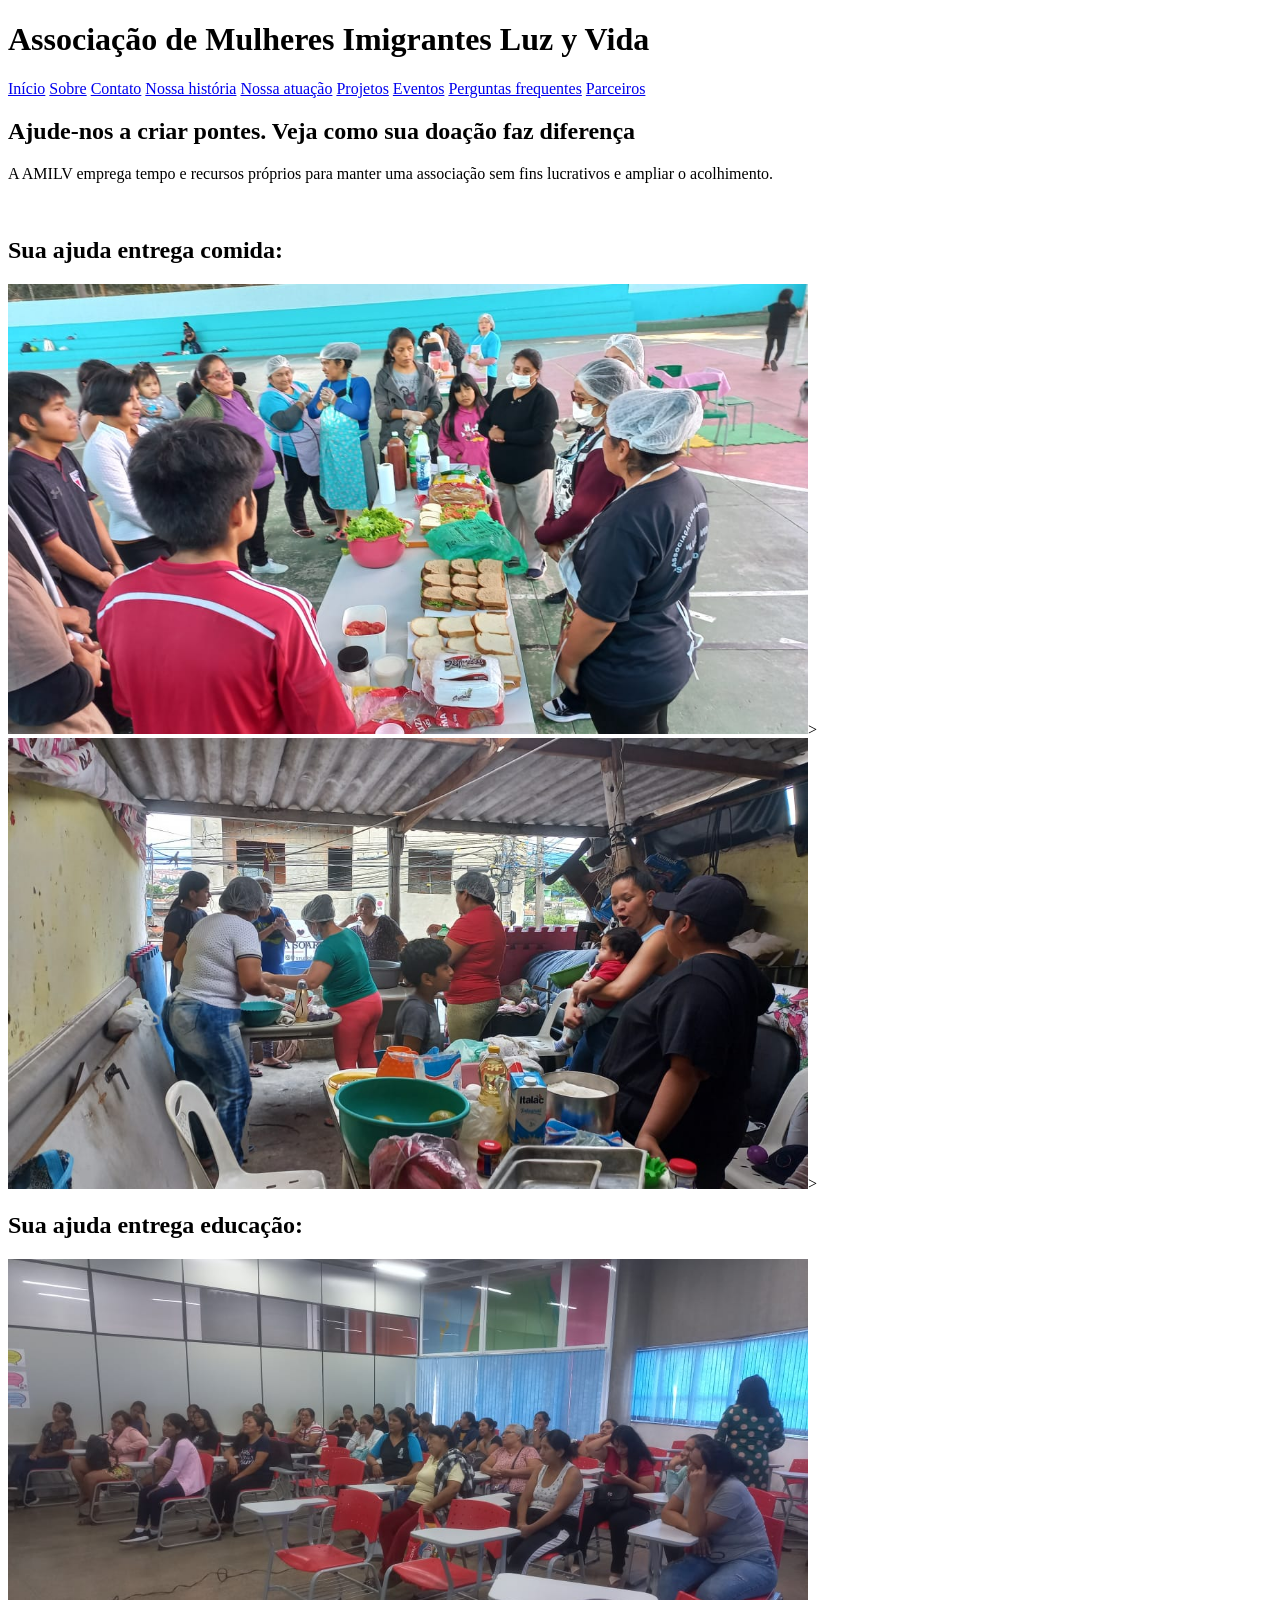
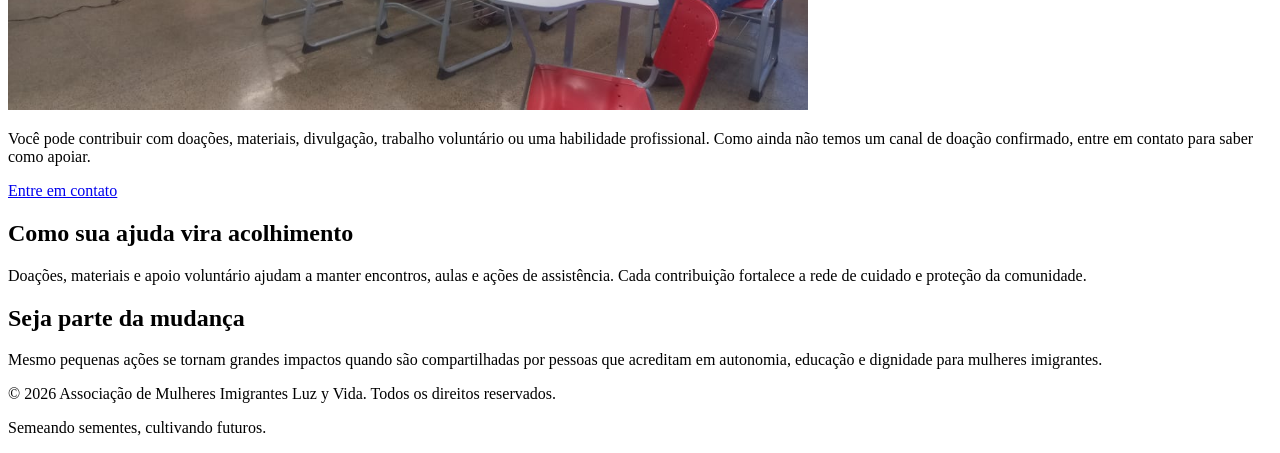
==== Projeto-Site/Pages/ajudar.html @ 9e9135f0 "Mudança de estrutura e resolução de problemas" ====
<!DOCTYPE html>
<html lang="pt-BR">
<head>
    <meta charset="UTF-8">
	<meta name="viewport" content="width=device-width, initial-scale=1.0">
    <title>AMILV|Eu quero ajudar</title>
</head>
<body>
    <header class="cabecalho-ajudar">
        <h1 class="rotulo">Associação de Mulheres Imigrantes Luz y Vida</h1>
        <div class="linha-cabecalho">
            <nav>
                <a href="../../index.html">Início</a>
                <a href="sobre.html">Sobre</a>
                <a href="contato.html">Contato</a>
                <a href="historia.html">Nossa história</a>
                <a href="atuacao.html">Nossa atuação</a>
                <a href="projetos.html">Projetos</a>
                <a href="eventos.html">Eventos</a>
                <a href="perguntas.html">Perguntas frequentes</a>
                <a href="parceiras.html">Parceiros</a>
            </nav>
        </div>
    </header>
    <main>
        <section class="destaque">
            <div>
                <h2 class="texto-como ajuda">Ajude-nos a criar pontes. Veja como sua doação faz diferença</h2>
                <p class="texto-principal">A AMILV emprega tempo e recursos próprios para manter uma associação sem fins lucrativos e ampliar o acolhimento.</p>
                    <br>
                    <h2>Sua ajuda entrega comida:</h2>
                    <img src="../Assets/Imagens/DoaçãoComida.jpeg" alt="Evento de doação de alimentos." width="800">>
                    <img src="../Assets/Imagens/DoaçãoGeral.jpeg" alt="Evento de doação de alimentos." width="800">>
                    <br>
                    <h2>Sua ajuda entrega educação:</h2>
                    <img src="../Assets/Imagens/AulasAmilv.jpeg" alt="Aulas de português para não falantes." width="800">
                <p class="texto-numero">Você pode contribuir com doações, materiais, divulgação, trabalho voluntário ou uma habilidade profissional. Como ainda não temos um canal de doação confirmado, entre em contato para saber como apoiar.</p>
                <a href="contato.html">Entre em contato</a>
            </div>
        </section>
        <article>
            <h2>Como sua ajuda vira acolhimento</h2>
            <p>Doações, materiais e apoio voluntário ajudam a manter encontros, aulas e ações de assistência. Cada contribuição fortalece a rede de cuidado e proteção da comunidade.</p>
        </article>
        <article>
            <h2>Seja parte da mudança</h2>
            <p>Mesmo pequenas ações se tornam grandes impactos quando são compartilhadas por pessoas que acreditam em autonomia, educação e dignidade para mulheres imigrantes.</p>
        </article>
    </main>
    <footer class="rodape-site">
        <p>&copy; 2026 Associação de Mulheres Imigrantes Luz y Vida. Todos os direitos reservados.</p>
        <p>Semeando sementes, cultivando futuros.</p>
    </footer>
</body>
</html>
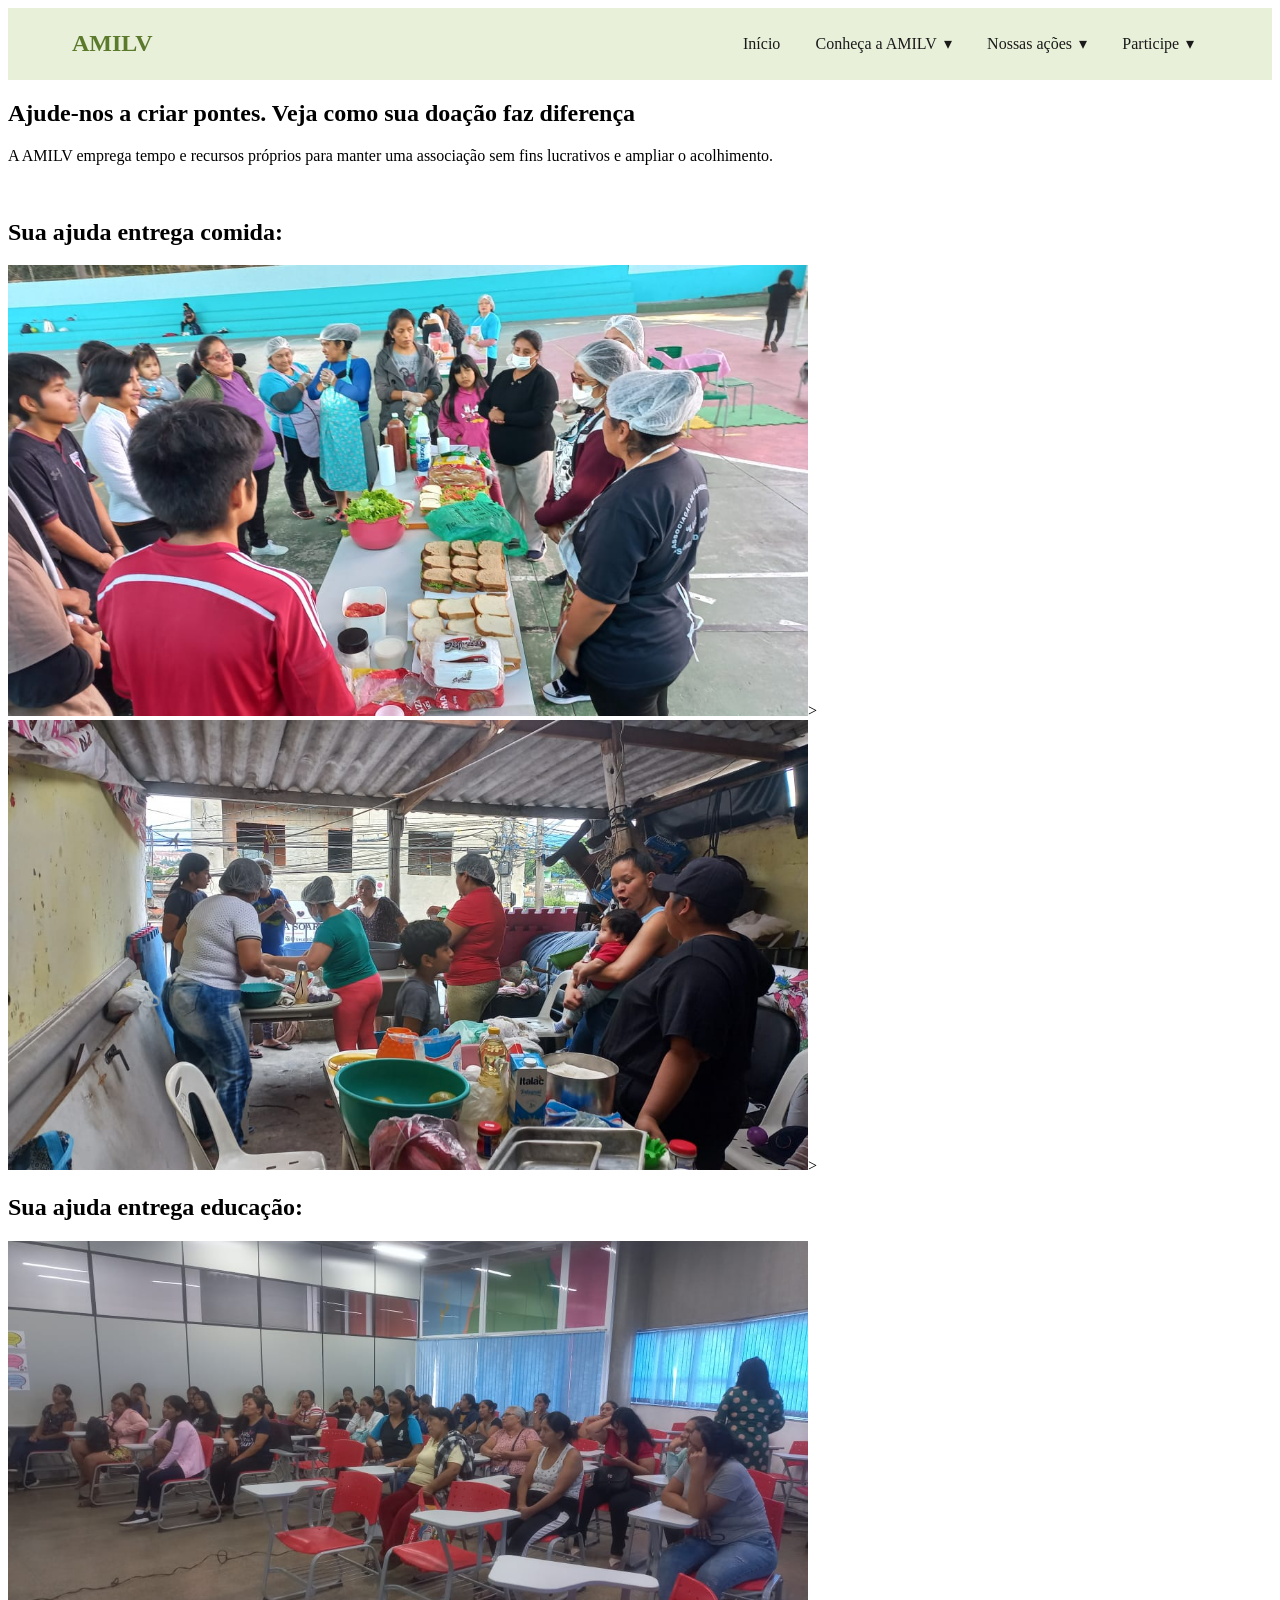
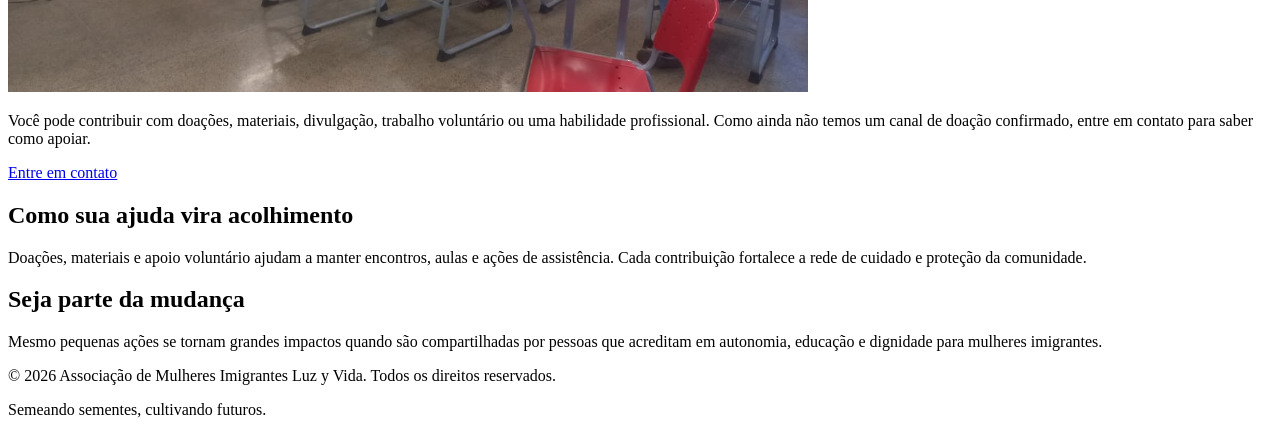
==== commit e670ba4e: "CSS básico aplicado junto de menus para navegação" ====
--- a/Projeto-Site/Pages/ajudar.html
+++ b/Projeto-Site/Pages/ajudar.html
@@ -4,23 +4,38 @@
     <meta charset="UTF-8">
 	<meta name="viewport" content="width=device-width, initial-scale=1.0">
     <title>AMILV|Eu quero ajudar</title>
+	<link rel="stylesheet" href="../main.css">
 </head>
 <body>
-    <header class="cabecalho-ajudar">
-        <h1 class="rotulo">Associação de Mulheres Imigrantes Luz y Vida</h1>
-        <div class="linha-cabecalho">
-            <nav>
-                <a href="../../index.html">Início</a>
-                <a href="sobre.html">Sobre</a>
-                <a href="contato.html">Contato</a>
-                <a href="historia.html">Nossa história</a>
-                <a href="atuacao.html">Nossa atuação</a>
-                <a href="projetos.html">Projetos</a>
-                <a href="eventos.html">Eventos</a>
-                <a href="perguntas.html">Perguntas frequentes</a>
-                <a href="parceiras.html">Parceiros</a>
-            </nav>
-        </div>
+    <header>
+        <a href="../../index.html" class="menulogo">AMILV</a>
+        <nav class="menu">
+            <a href="../../index.html">Início</a>
+            <details class="secao">
+                <summary>Conheça a AMILV</summary>
+                <div class="menupagina">
+                    <a href="sobre.html">Sobre</a>
+                    <a href="historia.html">Nossa história</a>
+                    <a href="atuacao.html">Nossa atuação</a>
+                </div>
+            </details>
+            <details class="secao">
+                <summary>Nossas ações</summary>
+                <div class="menupagina">
+                    <a href="projetos.html">Projetos</a>
+                    <a href="eventos.html">Eventos</a>
+                    <a href="parceiras.html">Parcerias</a>
+                </div>
+            </details>
+            <details class="secao">
+                <summary>Participe</summary>
+                <div class="menupagina">
+                    <a href="ajudar.html">Como ajudar</a>
+                    <a href="perguntas.html">Perguntas frequentes</a>
+                    <a href="contato.html">Contato</a>
+                </div>
+            </details>
+        </nav>
     </header>
     <main>
         <section class="destaque">
@@ -29,11 +44,11 @@
                 <p class="texto-principal">A AMILV emprega tempo e recursos próprios para manter uma associação sem fins lucrativos e ampliar o acolhimento.</p>
                     <br>
                     <h2>Sua ajuda entrega comida:</h2>
-                    <img src="../Assets/Imagens/DoaçãoComida.jpeg" alt="Evento de doação de alimentos." width="800">>
-                    <img src="../Assets/Imagens/DoaçãoGeral.jpeg" alt="Evento de doação de alimentos." width="800">>
+                    <img src="../Assets/ImagensGeral/DoaçãoComida.jpeg" alt="Evento de doação de alimentos." width="800">>
+                    <img src="../Assets/ImagensGeral/DoaçãoGeral.jpeg" alt="Evento de doação de alimentos." width="800">>
                     <br>
                     <h2>Sua ajuda entrega educação:</h2>
-                    <img src="../Assets/Imagens/AulasAmilv.jpeg" alt="Aulas de português para não falantes." width="800">
+                    <img src="../Assets/ImagensGeral/AulasAmilv.jpeg" alt="Aulas de português para não falantes." width="800">
                 <p class="texto-numero">Você pode contribuir com doações, materiais, divulgação, trabalho voluntário ou uma habilidade profissional. Como ainda não temos um canal de doação confirmado, entre em contato para saber como apoiar.</p>
                 <a href="contato.html">Entre em contato</a>
             </div>
--- a/Projeto-Site/main.css
+++ b/Projeto-Site/main.css
@@ -0,0 +1,118 @@
+:root {
+  --verde: #7FA03F;
+  --verde-escuro: #5C7A2B;
+  --verde-claro: #E8F0D9;
+  --azul: #7BA7C2;
+  --azul-escuro: #4F7F9C;
+  --azul-claro: #E3EEF5;
+  --preto: #1A1A1A;
+  --cinza: #5A5A5A;
+  --branco: #FFFFFF;
+}
+
+header {
+    align-items: center;
+    background-color: var(--verde-claro);
+    display: flex;
+    flex-wrap: wrap;
+    gap: 1rem 2rem;
+    justify-content: space-between;
+    padding: 1rem clamp(1rem, 5vw, 4rem);
+}
+
+.menulogo {
+    color: var(--verde-escuro);
+    font-size: 1.5rem;
+    font-weight: 700;
+    text-decoration: none;
+}
+
+.menu {
+    align-items: center;
+    display: flex;
+    flex-wrap: wrap;
+    gap: 0.5rem;
+}
+
+.menu > a,
+.menu summary,
+.menupagina a {
+    border-radius: 0.4rem;
+    color: var(--preto);
+    display: block;
+    padding: 0.65rem 0.85rem;
+    text-decoration: none;
+}
+
+.menu > a,
+.menu summary {
+    cursor: pointer;
+}
+
+.menu > a:hover,
+.menu > a:focus-visible,
+.menu summary:hover,
+.menu summary:focus-visible,
+.menupagina a:hover,
+.menupagina a:focus-visible {
+    background-color: var(--azul-claro);
+    color: var(--azul-escuro);
+}
+
+.menu .secao {
+    position: relative;
+}
+
+.menu .secao summary {
+    list-style: none;
+}
+
+.menu .secao summary::-webkit-details-marker {
+    display: none;
+}
+
+.menu .secao summary::after {
+    content: "▾";
+    margin-left: 0.45rem;
+}
+
+.menupagina {
+    background-color: var(--branco);
+    border: 1px solid var(--azul-claro);
+    border-radius: 0.5rem;
+    box-shadow: 0 0.5rem 1.25rem color-mix(in srgb, var(--preto) 12%, transparent);
+    left: 0;
+    min-width: 12rem;
+    padding: 0.35rem;
+    position: absolute;
+    top: calc(100% + 0.25rem);
+    z-index: 10;
+}
+
+section.secao {
+    margin: 2rem auto;
+    max-width: 70rem;
+    padding: clamp(1rem, 4vw, 2.5rem);
+}
+
+@media (max-width: 40rem) {
+    header {
+        align-items: flex-start;
+        flex-direction: column;
+        gap: 0.75rem;
+    }
+
+    .menu {
+        align-items: flex-start;
+        width: 100%;
+    }
+
+    .menu .secao {
+        position: static;
+    }
+
+    .menupagina {
+        left: auto;
+        position: static;
+    }
+}
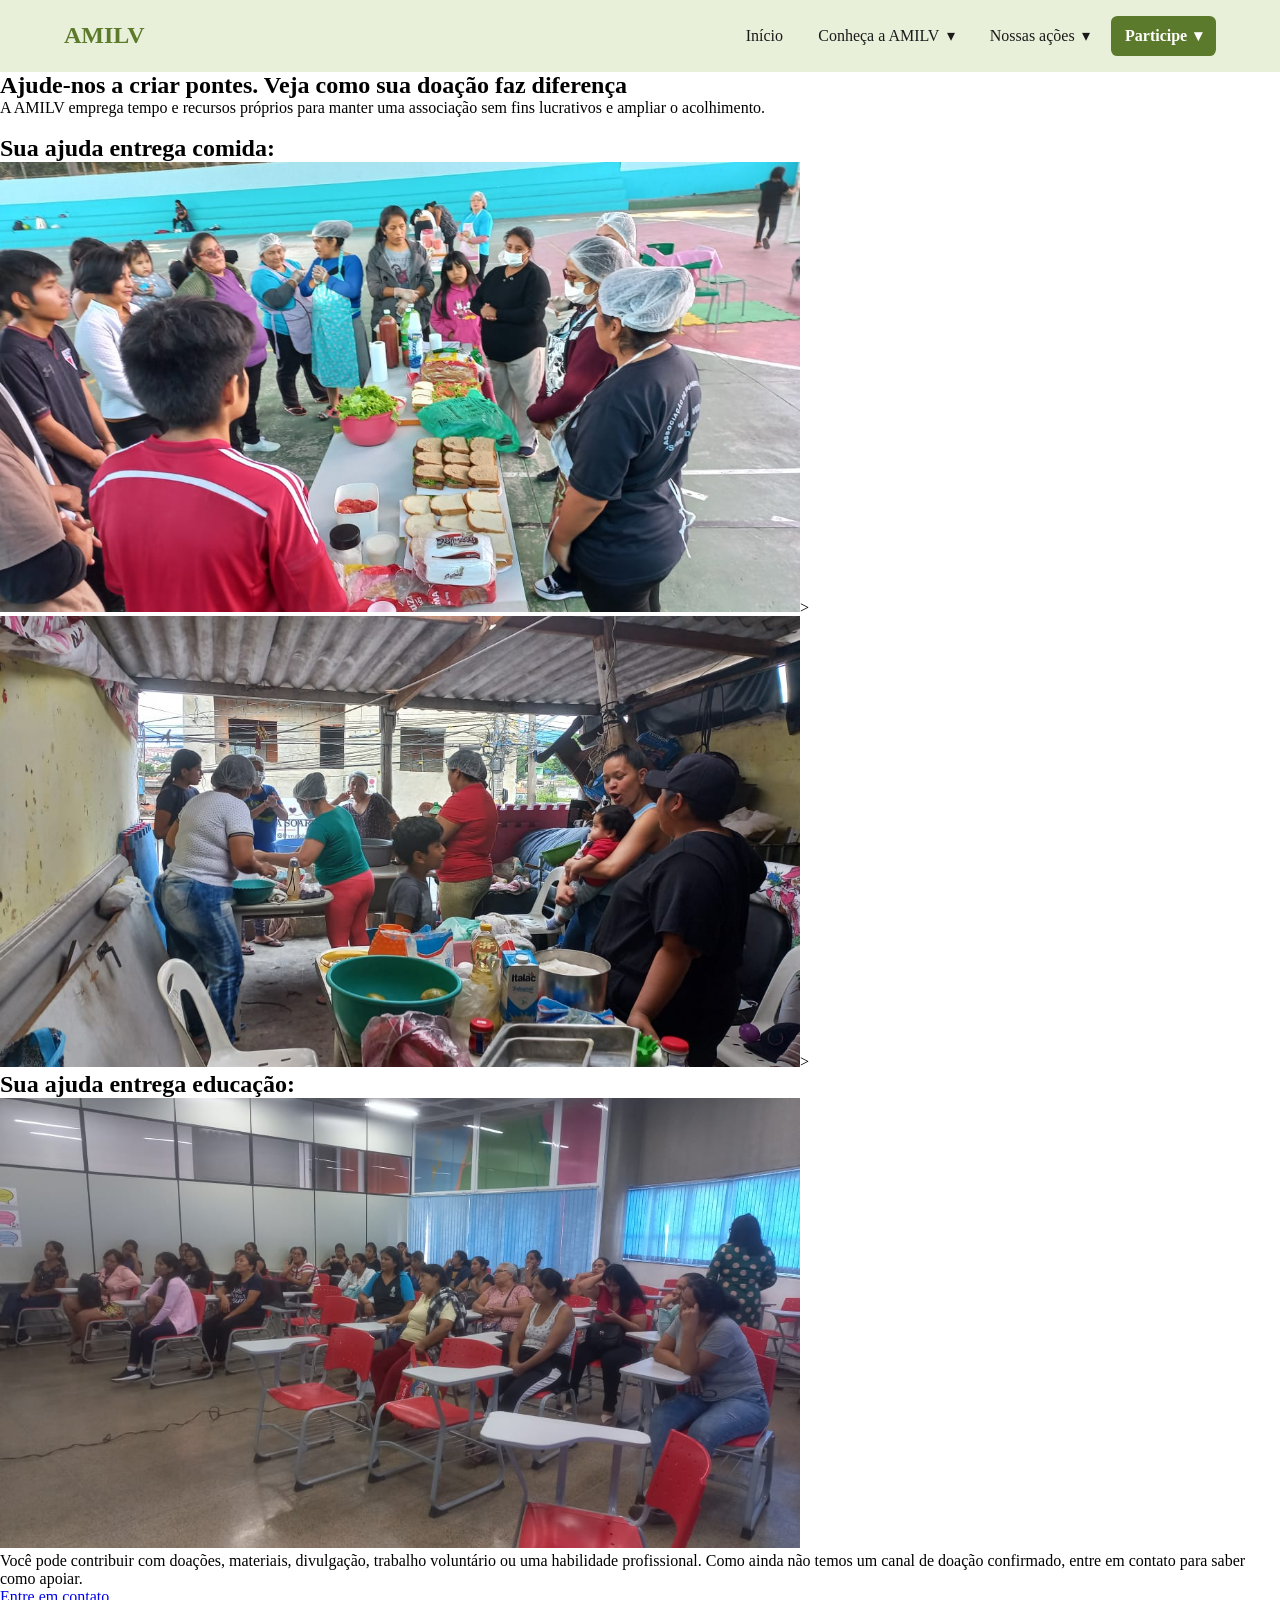
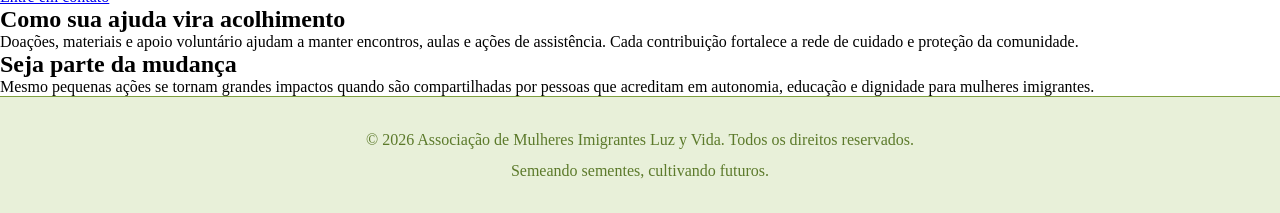
==== commit 5c12d7ee: "Avanço na produção do CSS" ====
--- a/Projeto-Site/Pages/ajudar.html
+++ b/Projeto-Site/Pages/ajudar.html
@@ -11,7 +11,7 @@
         <a href="../../index.html" class="menulogo">AMILV</a>
         <nav class="menu">
             <a href="../../index.html">Início</a>
-            <details class="secao">
+            <details class="secao" name="menu">
                 <summary>Conheça a AMILV</summary>
                 <div class="menupagina">
                     <a href="sobre.html">Sobre</a>
@@ -19,7 +19,7 @@
                     <a href="atuacao.html">Nossa atuação</a>
                 </div>
             </details>
-            <details class="secao">
+            <details class="secao" name="menu">
                 <summary>Nossas ações</summary>
                 <div class="menupagina">
                     <a href="projetos.html">Projetos</a>
@@ -27,10 +27,10 @@
                     <a href="parceiras.html">Parcerias</a>
                 </div>
             </details>
-            <details class="secao">
+            <details class="secao" name="menu">
                 <summary>Participe</summary>
                 <div class="menupagina">
-                    <a href="ajudar.html">Como ajudar</a>
+                    <a href="ajudar.html" aria-current="page">Como ajudar</a>
                     <a href="perguntas.html">Perguntas frequentes</a>
                     <a href="contato.html">Contato</a>
                 </div>
--- a/Projeto-Site/main.css
+++ b/Projeto-Site/main.css
@@ -10,6 +10,16 @@
   --branco: #FFFFFF;
 }
 
+body {
+  margin: 0;
+}
+
+* {
+  margin: 0;
+  padding: 0;
+  box-sizing: border-box;
+}
+
 header {
     align-items: center;
     background-color: var(--verde-claro);
@@ -42,6 +52,7 @@
     display: block;
     padding: 0.65rem 0.85rem;
     text-decoration: none;
+    transition: background-color 160ms ease, color 160ms ease;
 }
 
 .menu > a,
@@ -57,6 +68,24 @@
 .menupagina a:focus-visible {
     background-color: var(--azul-claro);
     color: var(--azul-escuro);
+}
+
+.menu > a[aria-current="page"],
+.menu .secao:has(.menupagina a[aria-current="page"]) > summary,
+.menupagina a[aria-current="page"] {
+    background-color: var(--verde-escuro);
+    color: var(--branco);
+    font-weight: 700;
+}
+
+.menu > a[aria-current="page"]:hover,
+.menu > a[aria-current="page"]:focus-visible,
+.menu .secao:has(.menupagina a[aria-current="page"]) > summary:hover,
+.menu .secao:has(.menupagina a[aria-current="page"]) > summary:focus-visible,
+.menupagina a[aria-current="page"]:hover,
+.menupagina a[aria-current="page"]:focus-visible {
+    background-color: var(--verde);
+    color: var(--branco);
 }
 
 .menu .secao {
@@ -95,6 +124,67 @@
     padding: clamp(1rem, 4vw, 2.5rem);
 }
 
+.parceiros {
+    margin: 2rem auto;
+    max-width: 75rem;
+    padding: 0 clamp(1rem, 4vw, 2.5rem);
+}
+
+.parceiros-intro {
+    color: var(--cinza);
+    line-height: 1.6;
+    margin-bottom: 1.5rem;
+    max-width: 48rem;
+}
+
+.parceiros-grid {
+    display: grid;
+    gap: 1.25rem;
+    grid-template-columns: repeat(auto-fit, minmax(min(100%, 16rem), 1fr));
+}
+
+.parceiro-card {
+    background-color: var(--branco);
+    border: 1px solid var(--azul-claro);
+    border-radius: 0.75rem;
+    box-shadow: 0 0.35rem 1rem color-mix(in srgb, var(--preto) 8%, transparent);
+    overflow: hidden;
+    padding: 1.25rem;
+}
+
+.parceiro-card img {
+    background-color: var(--branco);
+    height: 9rem;
+    object-fit: contain;
+    width: 100%;
+}
+
+.parceiro-card h2 {
+    color: var(--verde-escuro);
+    font-size: 1.2rem;
+    line-height: 1.35;
+    margin: 1rem 0 0.5rem;
+}
+
+.parceiro-card p {
+    color: var(--cinza);
+    line-height: 1.6;
+    margin: 0;
+}
+
+footer {
+    background-color: var(--verde-claro);
+    border-top: 1px solid var(--verde);
+    color: var(--verde-escuro);
+    line-height: 1.6;
+    padding: 1.5rem clamp(1rem, 5vw, 4rem);
+    text-align: center;
+}
+
+footer p {
+    margin: 0.35rem 0;
+}
+
 @media (max-width: 40rem) {
     header {
         align-items: flex-start;
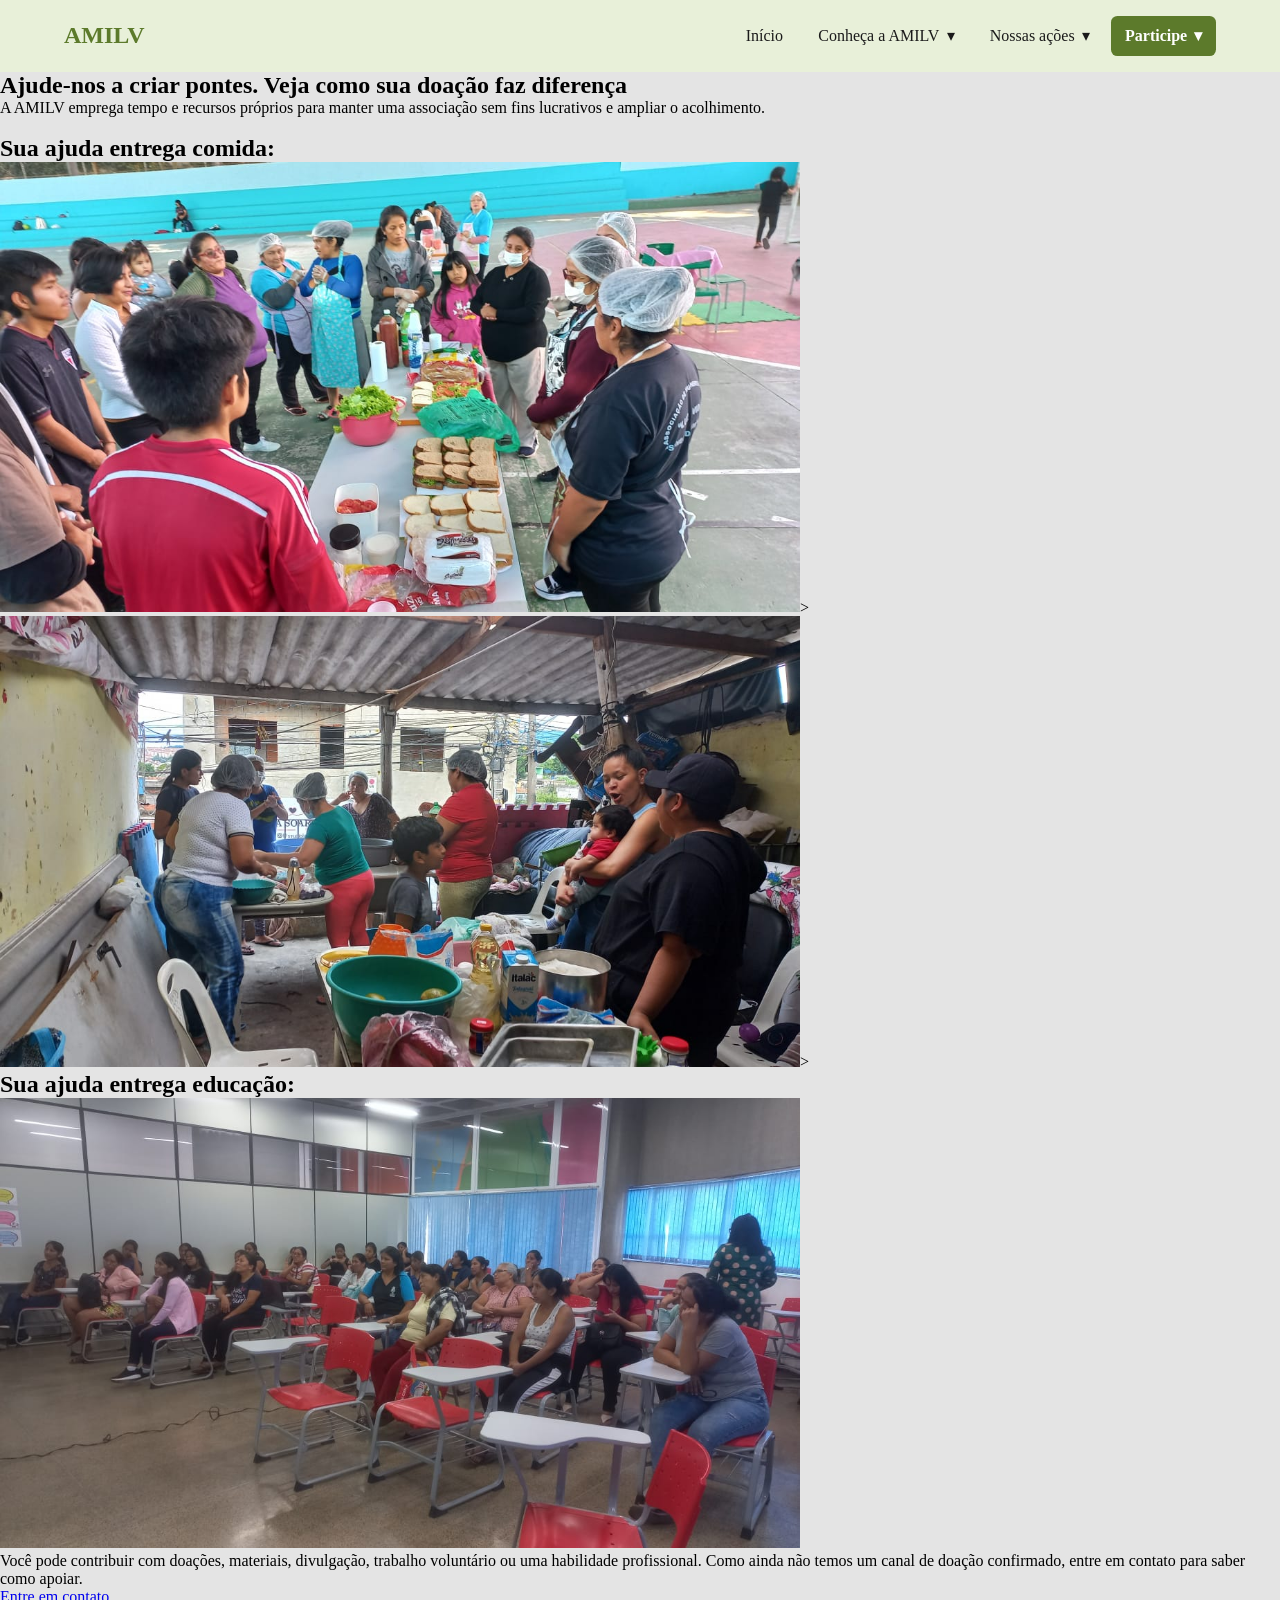
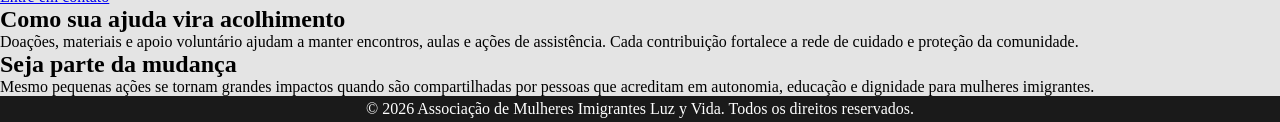
==== commit 8aafe4ac: "Adição de novos conteúdos e CSS Co-authored-by: Theo Modesto <theocarlomodesto@gmail.com> Co-authore" ====
--- a/Projeto-Site/Pages/ajudar.html
+++ b/Projeto-Site/Pages/ajudar.html
@@ -64,7 +64,6 @@
     </main>
     <footer class="rodape-site">
         <p>&copy; 2026 Associação de Mulheres Imigrantes Luz y Vida. Todos os direitos reservados.</p>
-        <p>Semeando sementes, cultivando futuros.</p>
     </footer>
 </body>
 </html>
--- a/Projeto-Site/main.css
+++ b/Projeto-Site/main.css
@@ -2,16 +2,18 @@
   --verde: #7FA03F;
   --verde-escuro: #5C7A2B;
   --verde-claro: #E8F0D9;
-  --azul: #7BA7C2;
-  --azul-escuro: #4F7F9C;
-  --azul-claro: #E3EEF5;
+  --azul: #62a3cc;
+  --azul-escuro: #426d88;
+  --azul-claro: #d8ecff;
   --preto: #1A1A1A;
   --cinza: #5A5A5A;
   --branco: #FFFFFF;
+  --background: #e4e4e4;;
 }
 
 body {
   margin: 0;
+  background-color: var(--background);
 }
 
 * {
@@ -173,16 +175,28 @@
 }
 
 footer {
-    background-color: var(--verde-claro);
-    border-top: 1px solid var(--verde);
-    color: var(--verde-escuro);
+    background-color: var(--preto);
+    color: var(--branco);
     line-height: 1.6;
+    padding: 0;
+    margin: 0;
+    text-align: center;
+}
+
+.rodape-alto {
+    background-image: linear-gradient(to top, var(--azul-escuro), var(--azul));
     padding: 1.5rem clamp(1rem, 5vw, 4rem);
-    text-align: center;
-}
-
-footer p {
-    margin: 0.35rem 0;
+}
+.rodape-baixo {
+    background-color: var(--preto);
+    padding: 0.4rem clamp(1rem, 5vw, 4rem);
+    display: flex;
+    align-items: center;
+    justify-content: center;
+}
+
+.rodape-baixo p {
+    margin: 0;
 }
 
 @media (max-width: 40rem) {
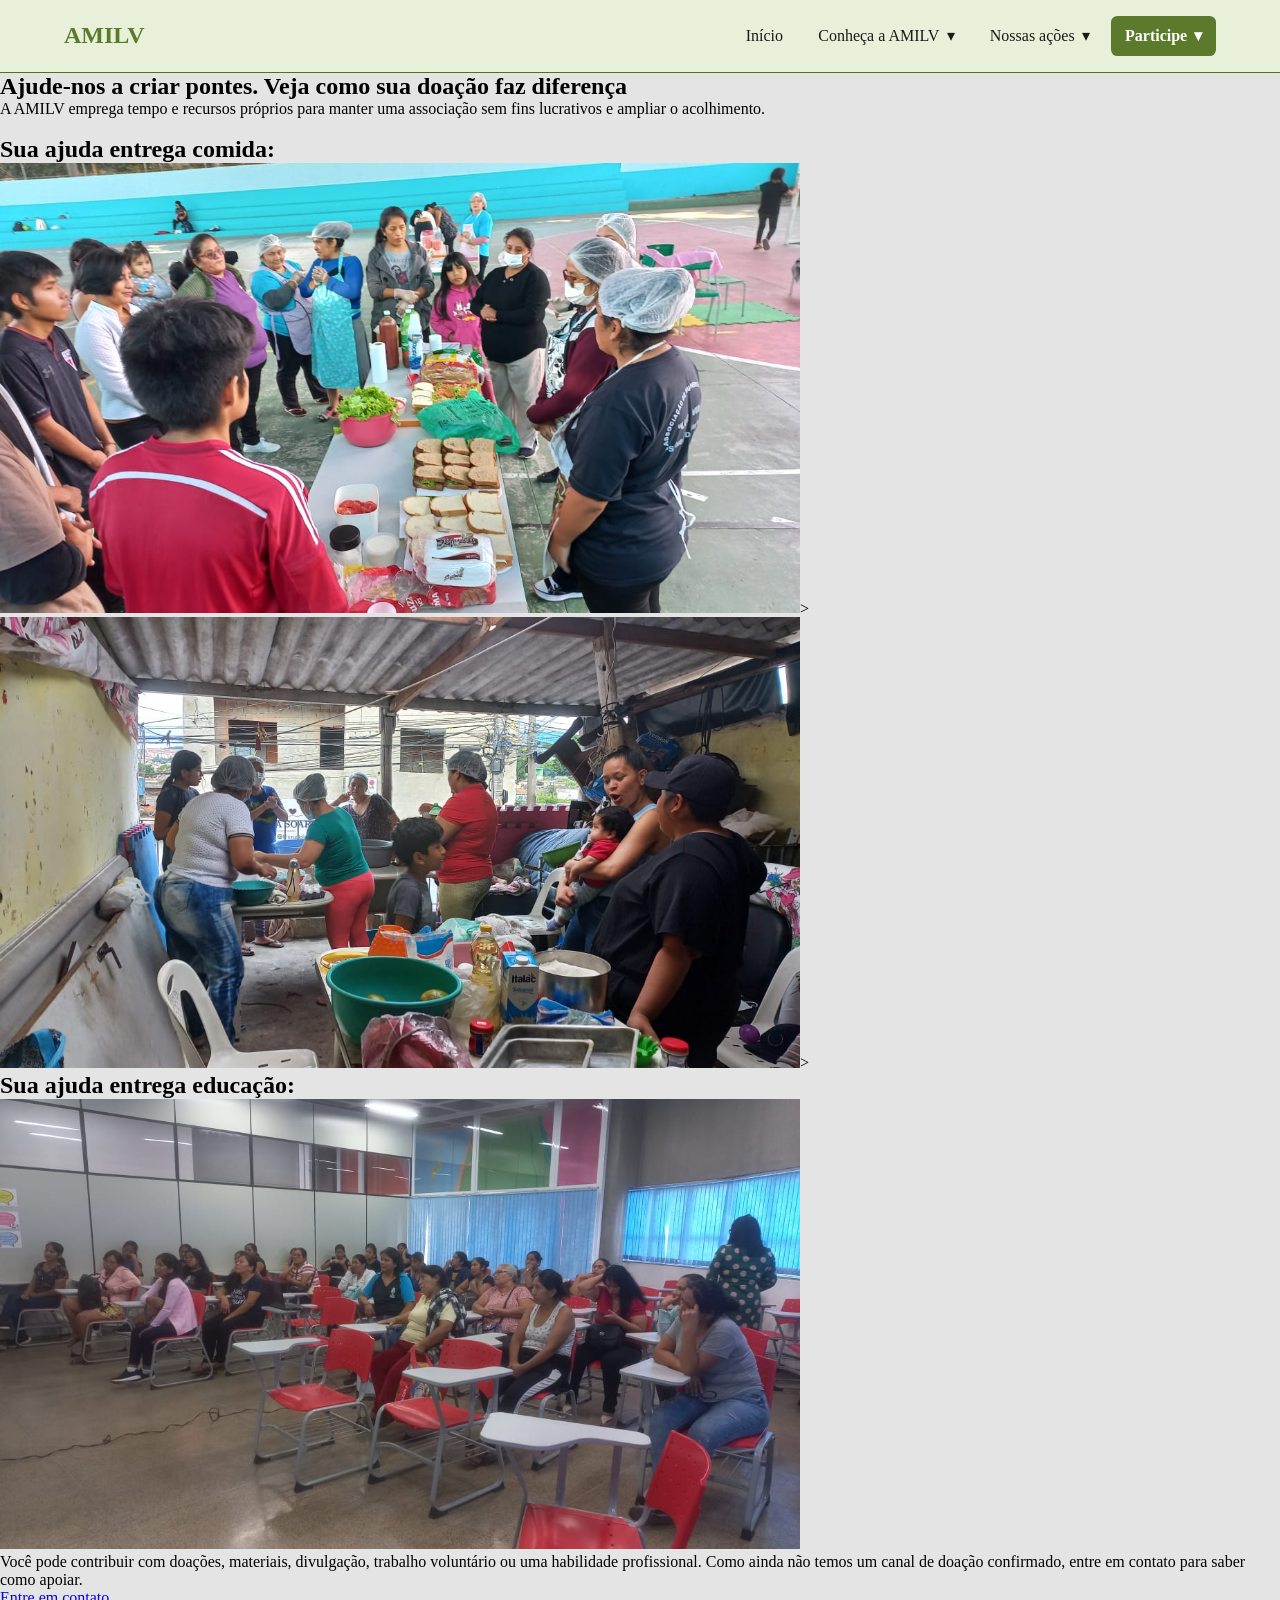
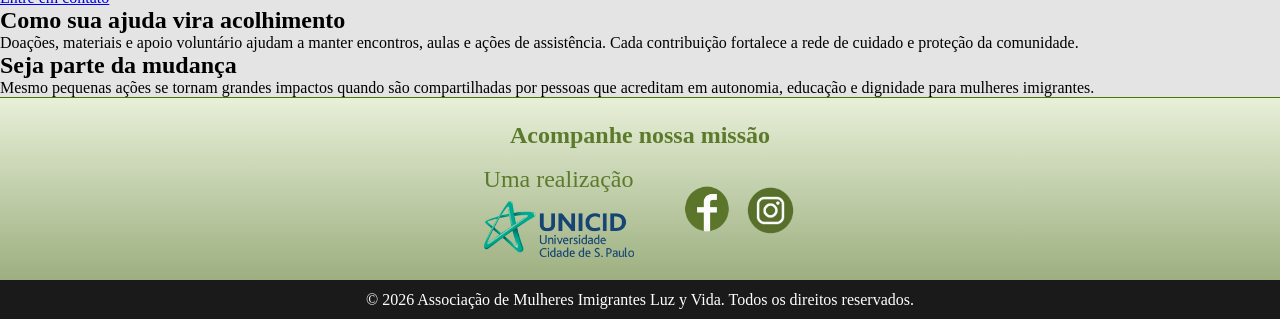
==== commit 45db7e41: "Footer completo em todas as pages Co-authored-by: lucastrevezanlima <lucastrevezanlima@users.noreply" ====
--- a/Projeto-Site/Pages/ajudar.html
+++ b/Projeto-Site/Pages/ajudar.html
@@ -62,8 +62,25 @@
             <p>Mesmo pequenas ações se tornam grandes impactos quando são compartilhadas por pessoas que acreditam em autonomia, educação e dignidade para mulheres imigrantes.</p>
         </article>
     </main>
-    <footer class="rodape-site">
-        <p>&copy; 2026 Associação de Mulheres Imigrantes Luz y Vida. Todos os direitos reservados.</p>
+    <footer>
+        <section class="rodape-alto">
+            <h3 class="rodape-texto">Acompanhe nossa missão</h3>
+            <div>
+                <p class="rodape-texto">Uma realização</p>
+                <img src="../Assets/ImagensGeral/unicid_pref_pos.png" alt="Nossa instituição" width="150">
+            </div>
+            <div class="icones">
+                <a href="https://www.facebook.com/ASC.MULHERESLUZEVIDA/" target="_blank" rel="noopener noreferrer">
+                    <img src="../Assets/ImagensGeral/Facebook.png" alt="Facebook da AMILV" width="50" >
+                </a>
+                <a href="https://www.instagram.com/amilv2025?cplk=MWxmZDdxczQybTduNQ==" target="_blank" rel="noopener noreferrer">
+                    <img src="../Assets/ImagensGeral/Instagram.png" alt="Instagram da AMILV" width="53">
+                </a>
+            </div>
+        </section>
+        <div class="rodape-baixo">
+            <p>&copy; 2026 Associação de Mulheres Imigrantes Luz y Vida. Todos os direitos reservados.</p>
+        </div>
     </footer>
 </body>
 </html>
--- a/Projeto-Site/main.css
+++ b/Projeto-Site/main.css
@@ -2,6 +2,7 @@
   --verde: #7FA03F;
   --verde-escuro: #5C7A2B;
   --verde-claro: #E8F0D9;
+  --verde-rodape: #4b7a04;
   --azul: #62a3cc;
   --azul-escuro: #426d88;
   --azul-claro: #d8ecff;
@@ -30,6 +31,7 @@
     gap: 1rem 2rem;
     justify-content: space-between;
     padding: 1rem clamp(1rem, 5vw, 4rem);
+    border-bottom: 1px solid var(--verde-rodape);
 }
 
 .menulogo {
@@ -68,8 +70,8 @@
 .menu summary:focus-visible,
 .menupagina a:hover,
 .menupagina a:focus-visible {
-    background-color: var(--azul-claro);
-    color: var(--azul-escuro);
+    background-color: #58ad5f;
+    color: var(--preto);
 }
 
 .menu > a[aria-current="page"],
@@ -184,8 +186,23 @@
 }
 
 .rodape-alto {
-    background-image: linear-gradient(to top, var(--azul-escuro), var(--azul));
-    padding: 1.5rem clamp(1rem, 5vw, 4rem);
+    background-image: linear-gradient(
+        to top,
+        color-mix(in srgb, var(--verde-escuro) 60%, white),
+        var(--verde-claro)
+    );
+    border-top: 1px solid var(--verde-rodape);
+    padding: 1rem clamp(1rem, 5vw, 4rem);
+
+    display: grid;
+    grid-template-columns: auto auto;
+    justify-content: center;
+    align-items: center;
+    column-gap: 3rem;
+}
+
+.rodape-alto h3 {
+    grid-column: 1 / -1;                
 }
 .rodape-baixo {
     background-color: var(--preto);
@@ -195,8 +212,27 @@
     justify-content: center;
 }
 
+.icones {
+    display: flex;
+    justify-content: center;
+    gap: 0.75rem;
+}
+
+.icones img {
+    display: block;
+}
+
+.rodape-texto {
+    color: var(--verde-escuro);
+    font-family: 'Loretto';
+    font-size: 1.5rem;
+    line-height: 1.8;
+    margin: 0;
+}
+
 .rodape-baixo p {
     margin: 0;
+    color: var(--branco);
 }
 
 @media (max-width: 40rem) {
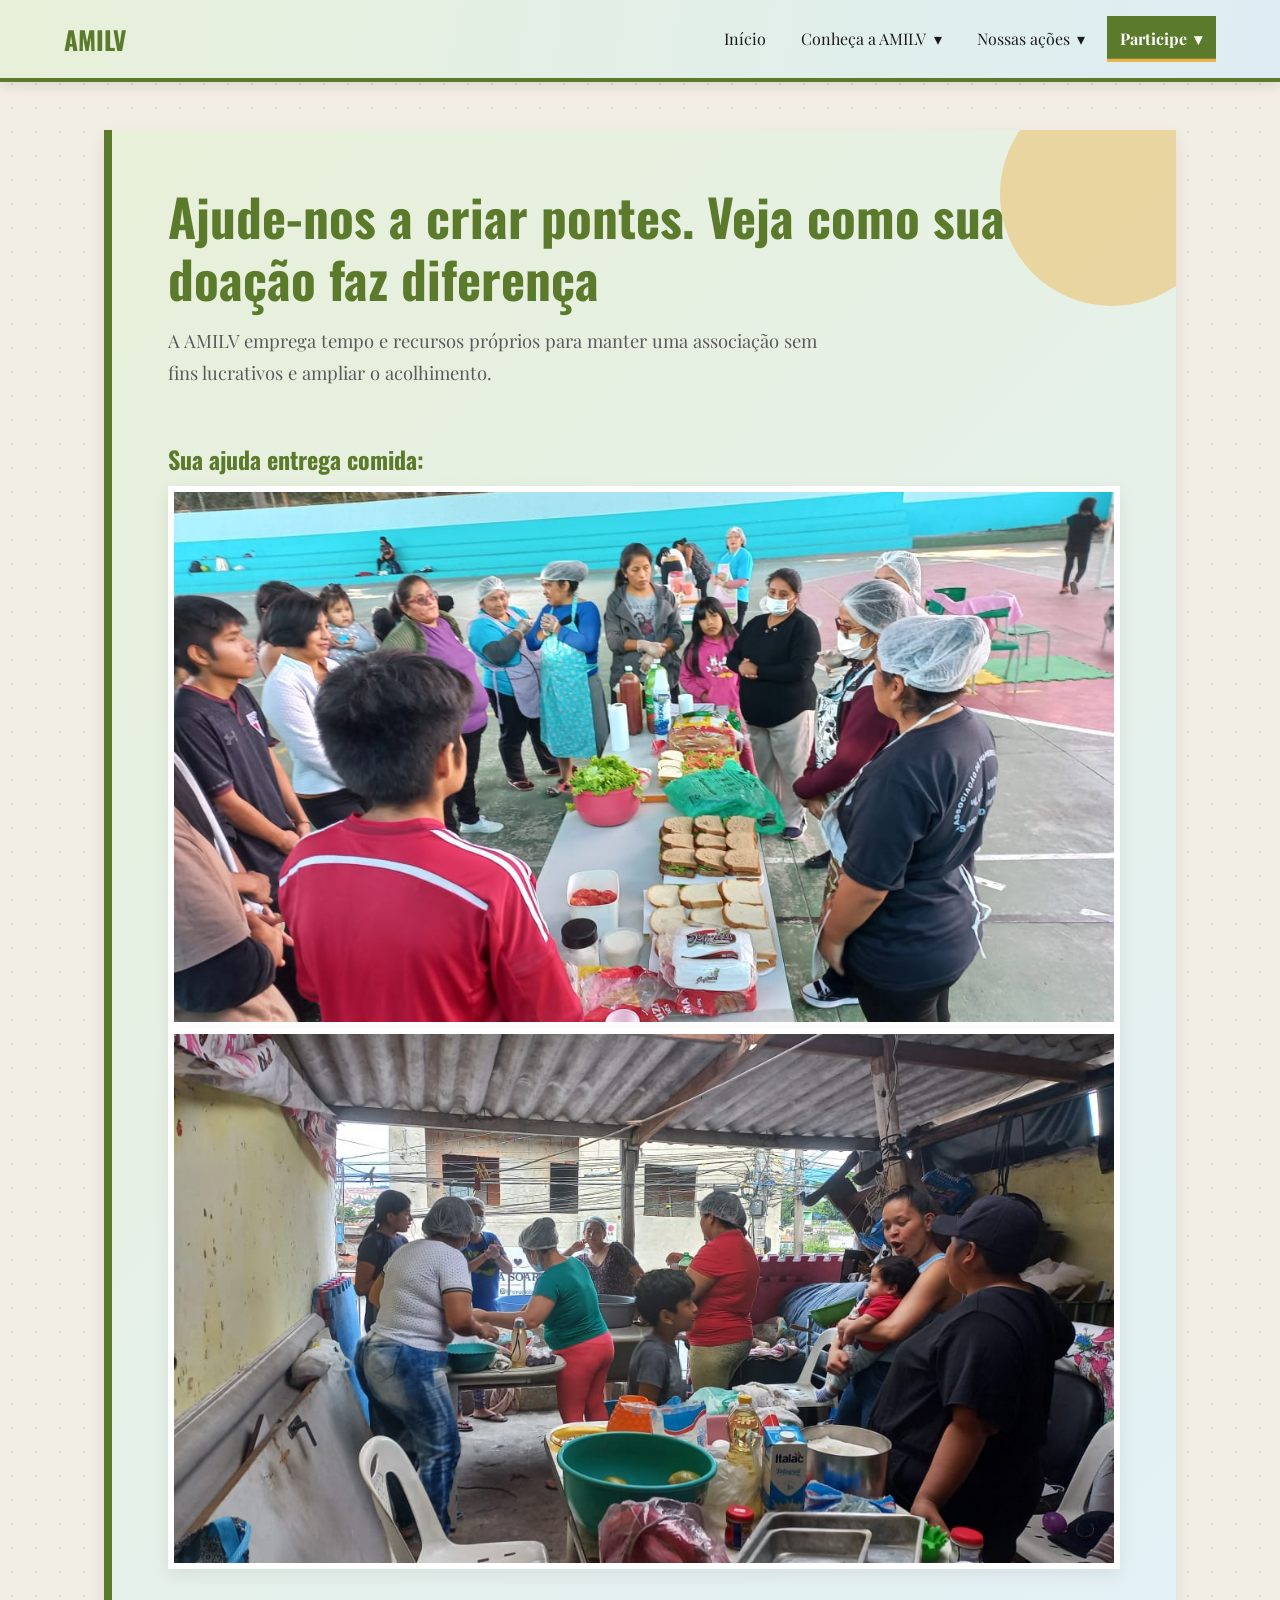
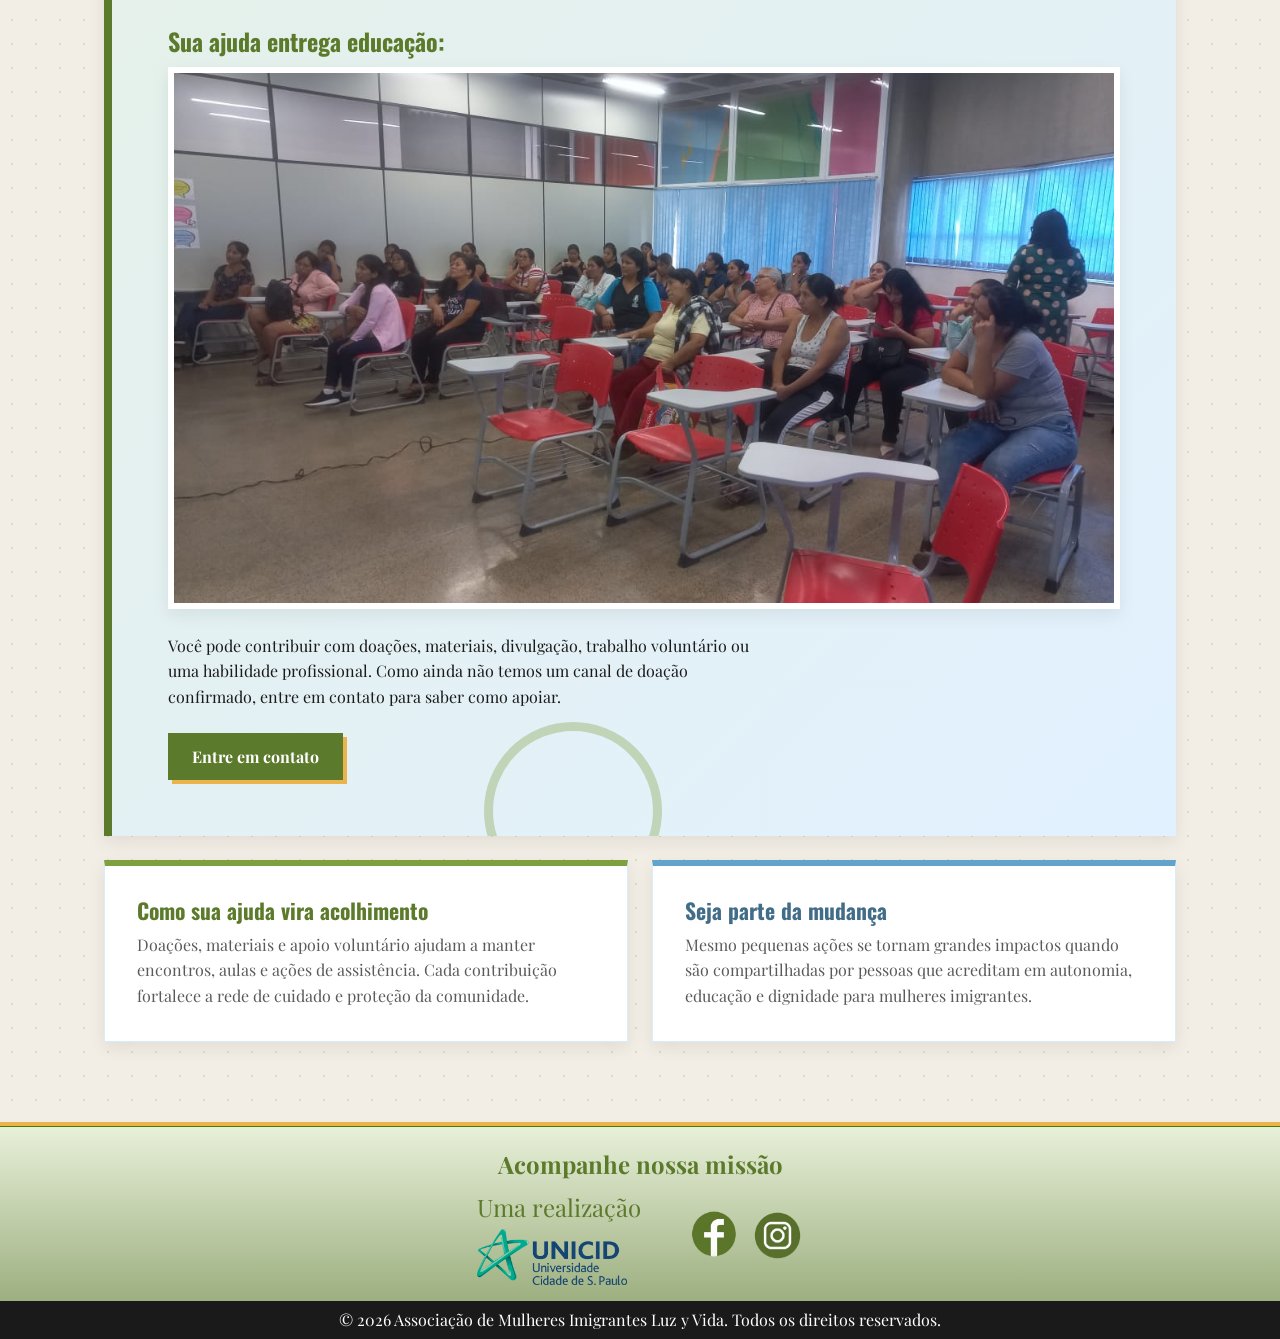
==== commit 8ec8907b: "Update no css e mudança em pages" ====
--- a/Projeto-Site/Pages/ajudar.html
+++ b/Projeto-Site/Pages/ajudar.html
@@ -44,13 +44,13 @@
                 <p class="texto-principal">A AMILV emprega tempo e recursos próprios para manter uma associação sem fins lucrativos e ampliar o acolhimento.</p>
                     <br>
                     <h2>Sua ajuda entrega comida:</h2>
-                    <img src="../Assets/ImagensGeral/DoaçãoComida.jpeg" alt="Evento de doação de alimentos." width="800">>
-                    <img src="../Assets/ImagensGeral/DoaçãoGeral.jpeg" alt="Evento de doação de alimentos." width="800">>
+                    <img src="../Assets/ImagensGeral/DoaçãoComida.jpeg" alt="Evento de doação de alimentos." width="800">
+                    <img src="../Assets/ImagensGeral/DoaçãoGeral.jpeg" alt="Evento de doação de alimentos." width="800">
                     <br>
                     <h2>Sua ajuda entrega educação:</h2>
                     <img src="../Assets/ImagensGeral/AulasAmilv.jpeg" alt="Aulas de português para não falantes." width="800">
                 <p class="texto-numero">Você pode contribuir com doações, materiais, divulgação, trabalho voluntário ou uma habilidade profissional. Como ainda não temos um canal de doação confirmado, entre em contato para saber como apoiar.</p>
-                <a href="contato.html">Entre em contato</a>
+                <a class="botao" href="contato.html">Entre em contato</a>
             </div>
         </section>
         <article>
--- a/Projeto-Site/main.css
+++ b/Projeto-Site/main.css
@@ -1,3 +1,5 @@
+@import url('https://fonts.googleapis.com/css2?family=Literata:wght@400;600;700&family=Oswald:wght@400;600;700&family=Playfair+Display:wght@400;600;700&display=swap');
+
 :root {
   --verde: #7FA03F;
   --verde-escuro: #5C7A2B;
@@ -6,15 +8,15 @@
   --azul: #62a3cc;
   --azul-escuro: #426d88;
   --azul-claro: #d8ecff;
+  --sol: #E9B44C;
   --preto: #1A1A1A;
   --cinza: #5A5A5A;
   --branco: #FFFFFF;
-  --background: #e4e4e4;;
-}
-
-body {
-  margin: 0;
-  background-color: var(--background);
+  --fundo: #F2EEE5;
+  --fonte-titulo: 'Oswald', sans-serif;
+  --fonte-texto: 'Playfair Display', Georgia, serif;
+  --fonte-rodape: 'Playfair Display', Georgia, serif;
+  --sombra: 0 0.35rem 1rem color-mix(in srgb, var(--preto) 8%, transparent);
 }
 
 * {
@@ -23,46 +25,114 @@
   box-sizing: border-box;
 }
 
+html { scroll-padding-top: 6rem; }
+
+@media (prefers-reduced-motion: no-preference) {
+  html { scroll-behavior: smooth; }
+}
+
+body {
+  background-color: var(--fundo);
+  background-image: radial-gradient(
+    color-mix(in srgb, var(--verde) 22%, transparent) 1.5px,
+    transparent 1.5px
+  );
+  background-size: 24px 24px;
+  color: var(--preto);
+  font-family: var(--fonte-texto);
+  line-height: 1.6;
+}
+
+::selection {
+  background-color: var(--sol);
+  color: var(--preto);
+}
+
+h1, h2, h3 {
+  font-family: var(--fonte-titulo);
+  line-height: 1.2;
+}
+
+img, video {
+  display: block;
+  height: auto;
+  max-width: 100%;
+}
+
+ul { padding-left: 1.25rem; }
+li + li { margin-top: 0.4rem; }
+li::marker { color: var(--verde-escuro); }
+
+blockquote {
+  background-color: var(--verde-claro);
+  border-left: 0.4rem solid var(--sol);
+  font-style: italic;
+  padding: 1rem 1.5rem;
+}
+
+a:focus-visible,
+summary:focus-visible,
+button:focus-visible,
+input:focus-visible,
+select:focus-visible,
+textarea:focus-visible {
+  outline: 3px solid var(--azul);
+  outline-offset: 2px;
+}
+
 header {
-    align-items: center;
-    background-color: var(--verde-claro);
-    display: flex;
-    flex-wrap: wrap;
-    gap: 1rem 2rem;
-    justify-content: space-between;
-    padding: 1rem clamp(1rem, 5vw, 4rem);
-    border-bottom: 1px solid var(--verde-rodape);
+  align-items: center;
+  background-image: linear-gradient(
+    100deg,
+    var(--verde-claro) 0%,
+    color-mix(in srgb, var(--azul-claro) 70%, var(--verde-claro)) 100%
+  );
+  border-bottom: 0.3rem solid var(--verde-escuro);
+  box-shadow: 0 0.25rem 0.75rem color-mix(in srgb, var(--preto) 10%, transparent);
+  display: flex;
+  flex-wrap: wrap;
+  gap: 1rem 2rem;
+  justify-content: space-between;
+  padding: 1rem clamp(1rem, 5vw, 4rem);
+}
+
+@media (min-width: 40rem) {
+  header {
+    position: sticky;
+    top: 0;
+    z-index: 20;
+  }
 }
 
 .menulogo {
-    color: var(--verde-escuro);
-    font-size: 1.5rem;
-    font-weight: 700;
-    text-decoration: none;
+  align-items: center;
+  color: var(--verde-escuro);
+  display: inline-flex;
+  font-family: var(--fonte-titulo);
+  font-size: 1.6rem;
+  font-weight: 700;
+  text-decoration: none;
 }
 
 .menu {
-    align-items: center;
-    display: flex;
-    flex-wrap: wrap;
-    gap: 0.5rem;
+  align-items: center;
+  display: flex;
+  flex-wrap: wrap;
+  gap: 0.5rem;
 }
 
 .menu > a,
 .menu summary,
 .menupagina a {
-    border-radius: 0.4rem;
-    color: var(--preto);
-    display: block;
-    padding: 0.65rem 0.85rem;
-    text-decoration: none;
-    transition: background-color 160ms ease, color 160ms ease;
+  color: var(--preto);
+  display: block;
+  padding: 0.65rem 0.85rem;
+  text-decoration: none;
+  transition: background-color 160ms ease, color 160ms ease;
 }
 
 .menu > a,
-.menu summary {
-    cursor: pointer;
-}
+.menu summary { cursor: pointer; }
 
 .menu > a:hover,
 .menu > a:focus-visible,
@@ -70,189 +140,608 @@
 .menu summary:focus-visible,
 .menupagina a:hover,
 .menupagina a:focus-visible {
-    background-color: #58ad5f;
-    color: var(--preto);
+  background-color: #58ad5f;
+  box-shadow: inset 0 -0.2rem 0 var(--sol);
 }
 
 .menu > a[aria-current="page"],
 .menu .secao:has(.menupagina a[aria-current="page"]) > summary,
 .menupagina a[aria-current="page"] {
-    background-color: var(--verde-escuro);
-    color: var(--branco);
-    font-weight: 700;
+  background-color: var(--verde-escuro);
+  box-shadow: inset 0 -0.2rem 0 var(--sol);
+  color: var(--branco);
+  font-weight: 700;
 }
 
 .menu > a[aria-current="page"]:hover,
-.menu > a[aria-current="page"]:focus-visible,
 .menu .secao:has(.menupagina a[aria-current="page"]) > summary:hover,
-.menu .secao:has(.menupagina a[aria-current="page"]) > summary:focus-visible,
-.menupagina a[aria-current="page"]:hover,
-.menupagina a[aria-current="page"]:focus-visible {
-    background-color: var(--verde);
-    color: var(--branco);
-}
-
-.menu .secao {
-    position: relative;
-}
-
-.menu .secao summary {
-    list-style: none;
-}
-
-.menu .secao summary::-webkit-details-marker {
-    display: none;
-}
-
+.menupagina a[aria-current="page"]:hover {
+  background-color: var(--verde);
+}
+
+.menu .secao { position: relative; }
+.menu .secao summary { list-style: none; }
+.menu .secao summary::-webkit-details-marker { display: none; }
 .menu .secao summary::after {
-    content: "▾";
-    margin-left: 0.45rem;
+  content: "▾";
+  margin-left: 0.45rem;
 }
 
 .menupagina {
-    background-color: var(--branco);
-    border: 1px solid var(--azul-claro);
-    border-radius: 0.5rem;
-    box-shadow: 0 0.5rem 1.25rem color-mix(in srgb, var(--preto) 12%, transparent);
-    left: 0;
-    min-width: 12rem;
-    padding: 0.35rem;
-    position: absolute;
-    top: calc(100% + 0.25rem);
-    z-index: 10;
+  background-color: var(--branco);
+  border: 1px solid var(--azul-claro);
+  border-top: 0.25rem solid var(--verde);
+  box-shadow: 0 0.5rem 1.25rem color-mix(in srgb, var(--preto) 12%, transparent);
+  left: 0;
+  min-width: 12rem;
+  padding: 0.35rem;
+  position: absolute;
+  top: calc(100% + 0.25rem);
+  z-index: 10;
+}
+
+main {
+  display: grid;
+  gap: 1.5rem;
+  grid-template-columns: repeat(2, minmax(0, 1fr));
+  margin: 0 auto;
+  max-width: 72rem;
+  padding: clamp(1.5rem, 4vw, 3rem) clamp(1rem, 4vw, 2.5rem);
+}
+
+main > * { grid-column: 1 / -1; }
+main > article { grid-column: auto; }
+
+main > h1,
+.Eventos > h1,
+.parceiros h1,
+.cartao h1 {
+  color: var(--verde-escuro);
+  font-size: clamp(1.8rem, 4vw, 2.6rem);
+  margin-bottom: 0.75rem;
+}
+
+main > h1::after,
+.Eventos > h1::after,
+.parceiros h1::after {
+  background-color: var(--sol);
+  content: "";
+  display: block;
+  height: 0.3rem;
+  margin-top: 0.6rem;
+  width: 4rem;
+}
+
+main a:not(.botao) {
+  color: var(--azul-escuro);
+  text-underline-offset: 0.2em;
+}
+
+main a:not(.botao):hover {
+  color: var(--verde-escuro);
+  text-decoration-thickness: 0.15em;
 }
 
 section.secao {
-    margin: 2rem auto;
-    max-width: 70rem;
-    padding: clamp(1rem, 4vw, 2.5rem);
+  margin: 0;
+  padding: 0;
+}
+
+.destaque,
+.destaque-sobre,
+.destaque-historia {
+  background-color: var(--verde-claro);
+  background-image: linear-gradient(
+    135deg,
+    var(--verde-claro) 0%,
+    color-mix(in srgb, var(--azul-claro) 75%, var(--branco)) 100%
+  );
+  border-left: 0.5rem solid var(--verde-escuro);
+  box-shadow: var(--sombra);
+  overflow: hidden;
+  padding: clamp(1.5rem, 5vw, 3.5rem);
+  position: relative;
+}
+
+.destaque::before,
+.destaque-sobre::before,
+.destaque-historia::before {
+  background-color: color-mix(in srgb, var(--sol) 45%, transparent);
+  border-radius: 50%;
+  content: "";
+  height: clamp(8rem, 20vw, 14rem);
+  position: absolute;
+  right: -3rem;
+  top: -3rem;
+  width: clamp(8rem, 20vw, 14rem);
+}
+
+.destaque::after,
+.destaque-sobre::after,
+.destaque-historia::after {
+  border: 0.6rem solid color-mix(in srgb, var(--verde) 35%, transparent);
+  border-radius: 50%;
+  bottom: -4rem;
+  content: "";
+  height: 10rem;
+  left: 35%;
+  position: absolute;
+  width: 10rem;
+}
+
+.destaque > *,
+.destaque-sobre > *,
+.destaque-historia > * {
+  position: relative;
+  z-index: 1;
+}
+
+.destaque h1,
+.destaque h2.texto-como,
+.destaque-sobre h1,
+.destaque-historia h1 {
+  color: var(--verde-escuro);
+  font-size: clamp(2rem, 4.5vw, 3.2rem);
+  margin-bottom: 1rem;
+}
+
+.rotulo {
+  border-bottom: 0.2rem solid var(--sol);
+  color: var(--azul-escuro);
+  display: inline-block;
+  font-weight: 700;
+  margin-bottom: 0.75rem;
+  padding-bottom: 0.15rem;
+}
+
+.texto-destaque,
+.texto-principal {
+  color: var(--cinza);
+  font-size: 1.15rem;
+  line-height: 1.7;
+  max-width: 60ch;
+}
+
+.texto-destaque + .texto-destaque { margin-top: 1rem; }
+
+.destaque {
+  align-items: center;
+  display: grid;
+  gap: clamp(1.5rem, 4vw, 3rem);
+  grid-template-columns: minmax(0, 1.5fr) minmax(0, 1fr);
+}
+
+.destaque > div:only-child { grid-column: 1 / -1; }
+
+.destaque h2:not(.texto-como) {
+  color: var(--verde-escuro);
+  font-size: 1.5rem;
+  margin: 2rem 0 0.75rem;
+}
+
+.texto-numero {
+  margin: 1.5rem 0;
+  max-width: 60ch;
+}
+
+.arte-destaque {
+  background-color: var(--branco);
+  border: 0.2rem solid var(--verde-escuro);
+  box-shadow: 0.6rem 0.6rem 0 var(--sol);
+  display: grid;
+  gap: 1rem;
+  justify-items: center;
+  padding: 1.5rem;
+  text-align: center;
+  transform: rotate(1.5deg);
+}
+
+.nota-arte {
+  color: var(--verde-escuro);
+  font-family: var(--fonte-titulo);
+  font-size: 1.25rem;
+  font-style: italic;
+}
+
+.galeria,
+.galeria-marcha {
+  display: grid;
+  gap: 1.25rem;
+  grid-template-columns: repeat(auto-fit, minmax(15rem, 1fr));
+}
+
+.galeria-marcha { margin-top: 1rem; }
+.galeria img,
+.galeria-marcha img,
+.destaque > div > img,
+.equipe-lideres img { width: 100%; }
+.equipe-lideres img { margin-top: 1rem; }
+
+.galeria img,
+.galeria-marcha img,
+.destaque > div > img,
+.equipe-lideres img {
+  border: 0.4rem solid var(--branco);
+  box-shadow: var(--sombra);
+}
+
+.galeria img:nth-child(odd),
+.galeria-marcha img:nth-child(odd) { transform: rotate(-0.8deg); }
+.galeria img:nth-child(even),
+.galeria-marcha img:nth-child(even) { transform: rotate(0.8deg); }
+
+.impacto {
+  display: grid;
+  gap: 1rem;
+  grid-template-columns: repeat(auto-fit, minmax(12rem, 1fr));
+}
+
+.impacto > div {
+  background-color: var(--branco);
+  border: 1px solid var(--azul-claro);
+  border-top: 0.4rem solid var(--verde);
+  box-shadow: var(--sombra);
+  padding: 1.25rem;
+}
+
+.impacto > div:nth-child(even) {
+  background-color: color-mix(in srgb, var(--azul-claro) 55%, var(--branco));
+  border-top-color: var(--azul);
+}
+
+.impacto strong {
+  color: var(--verde-escuro);
+  display: block;
+  font-family: var(--fonte-titulo);
+  font-size: 2.4rem;
+  line-height: 1.2;
+}
+
+.impacto > div:nth-child(even) strong { color: var(--azul-escuro); }
+
+.impacto span { color: var(--cinza); }
+
+.impacto > .botao {
+  grid-column: 1 / -1;
+  justify-self: start;
+}
+
+.cabecalho-secao {
+  background-color: var(--verde-escuro);
+  background-image: repeating-linear-gradient(
+    -45deg,
+    transparent 0 1.1rem,
+    color-mix(in srgb, var(--branco) 7%, transparent) 1.1rem 2.2rem
+  );
+  border-bottom: 0.4rem solid var(--sol);
+  box-shadow: var(--sombra);
+  color: var(--branco);
+  padding: clamp(1.5rem, 5vw, 3rem);
+}
+
+.cabecalho-secao h2 {
+  font-size: clamp(1.6rem, 3.5vw, 2.2rem);
+  margin-bottom: 0.75rem;
+}
+
+.introducao-secao {
+  font-size: 1.1rem;
+  margin-bottom: 1.5rem;
+  max-width: 60ch;
+}
+
+.cabecalho-secao .botao {
+  background-color: var(--branco);
+  color: var(--verde-escuro);
+}
+
+.cabecalho-secao .botao:hover,
+.cabecalho-secao .botao:focus-visible {
+  background-color: var(--verde-claro);
+}
+
+.botao,
+form button {
+  background-color: var(--verde-escuro);
+  border: 0;
+  box-shadow: 0.25rem 0.25rem 0 var(--sol);
+  color: var(--branco);
+  cursor: pointer;
+  display: inline-block;
+  font: 700 1rem/1.2 var(--fonte-texto);
+  padding: 0.85rem 1.5rem;
+  text-decoration: none;
+  transition: background-color 160ms ease, box-shadow 160ms ease;
+}
+
+.botao:hover,
+.botao:focus-visible,
+form button:hover,
+form button:focus-visible {
+  background-color: var(--verde-rodape);
+  box-shadow: 0.4rem 0.4rem 0 var(--sol);
+}
+
+@media (prefers-reduced-motion: no-preference) {
+  .botao,
+  form button { transition-property: background-color, box-shadow, transform; }
+
+  .botao:hover,
+  .botao:focus-visible,
+  form button:hover,
+  form button:focus-visible { transform: translate(-0.1rem, -0.1rem); }
+}
+
+article,
+.conteudo-sobre,
+.cartao,
+.equipe-lideres {
+  background-color: var(--branco);
+  border: 1px solid var(--azul-claro);
+  border-top: 0.4rem solid var(--verde);
+  box-shadow: var(--sombra);
+  padding: clamp(1.25rem, 3vw, 2rem);
+}
+
+article:nth-of-type(even),
+.cartao:nth-of-type(even) { border-top-color: var(--azul); }
+
+article:nth-of-type(even) h2,
+.cartao:nth-of-type(even) h2 { color: var(--azul-escuro); }
+
+article h2,
+.conteudo-sobre h2,
+.cartao h2,
+.equipe-lideres h2 {
+  color: var(--verde-escuro);
+  font-size: 1.35rem;
+  margin-bottom: 0.5rem;
+}
+
+article p,
+.conteudo-sobre p,
+.cartao p {
+  color: var(--cinza);
+  max-width: 65ch;
+}
+
+.conteudo-sobre h2 {
+  font-size: 1.5rem;
+  margin-top: 2rem;
+}
+
+.conteudo-sobre h2:first-child { margin-top: 0; }
+.conteudo-sobre p { margin-bottom: 1rem; }
+.conteudo-sobre .botao { margin-top: 1rem; }
+.cartao p { margin-bottom: 0.5rem; }
+
+.Eventos {
+  display: grid;
+  gap: 1.5rem;
+}
+
+.Eventos article h2 { margin: 2rem 0 0.75rem; }
+.Eventos article h2:first-child { margin-top: 0; }
+
+.perguntas {
+  display: grid;
+  gap: 0.75rem;
+}
+
+.perguntas details {
+  background-color: var(--branco);
+  border: 1px solid var(--azul-claro);
+  border-left: 0.4rem solid var(--azul);
+  box-shadow: var(--sombra);
+}
+
+.perguntas details[open] {
+  background-color: color-mix(in srgb, var(--verde-claro) 45%, var(--branco));
+  border-left-color: var(--verde-escuro);
+}
+
+.perguntas summary {
+  align-items: center;
+  color: var(--verde-escuro);
+  cursor: pointer;
+  display: flex;
+  font-weight: 700;
+  gap: 1rem;
+  justify-content: space-between;
+  list-style: none;
+  padding: 1rem 1.25rem;
+}
+
+.perguntas summary:hover { background-color: var(--verde-claro); }
+
+.perguntas summary::-webkit-details-marker { display: none; }
+.perguntas summary::after {
+  background-color: var(--sol);
+  border-radius: 50%;
+  content: "+";
+  flex-shrink: 0;
+  font-size: 1.3rem;
+  height: 1.8rem;
+  line-height: 1.7rem;
+  text-align: center;
+  width: 1.8rem;
+}
+
+.perguntas details[open] summary::after { content: "–"; }
+
+.perguntas details p {
+  color: var(--cinza);
+  padding: 0 1.25rem 1.25rem;
+}
+
+form {
+  display: grid;
+  gap: 0.5rem;
+  max-width: 40rem;
+}
+
+main form {
+  background-color: var(--branco);
+  border: 1px solid var(--azul-claro);
+  border-top: 0.4rem solid var(--verde);
+  box-shadow: var(--sombra);
+  padding: clamp(1.25rem, 3vw, 2rem);
+}
+
+label {
+  color: var(--verde-escuro);
+  font-weight: 700;
+  margin-top: 0.5rem;
+}
+
+input,
+select,
+textarea {
+  background-color: var(--branco);
+  border: 1px solid #a9a9a9;
+  color: var(--preto);
+  font: inherit;
+  padding: 0.7rem 0.85rem;
+  width: 100%;
+}
+
+input:focus,
+select:focus,
+textarea:focus {
+  background-color: color-mix(in srgb, var(--azul-claro) 30%, var(--branco));
+  border-color: var(--azul-escuro);
+}
+
+textarea { resize: vertical; }
+
+form button {
+  justify-self: start;
+  margin-top: 1rem;
 }
 
 .parceiros {
-    margin: 2rem auto;
-    max-width: 75rem;
-    padding: 0 clamp(1rem, 4vw, 2.5rem);
+  margin: 0;
+  padding: 0;
 }
 
 .parceiros-intro {
-    color: var(--cinza);
-    line-height: 1.6;
-    margin-bottom: 1.5rem;
-    max-width: 48rem;
+  color: var(--cinza);
+  margin-bottom: 1.5rem;
+  max-width: 48rem;
 }
 
 .parceiros-grid {
-    display: grid;
-    gap: 1.25rem;
-    grid-template-columns: repeat(auto-fit, minmax(min(100%, 16rem), 1fr));
+  display: grid;
+  gap: 1.25rem;
+  grid-template-columns: repeat(auto-fit, minmax(min(100%, 16rem), 1fr));
 }
 
 .parceiro-card {
-    background-color: var(--branco);
-    border: 1px solid var(--azul-claro);
-    border-radius: 0.75rem;
-    box-shadow: 0 0.35rem 1rem color-mix(in srgb, var(--preto) 8%, transparent);
-    overflow: hidden;
-    padding: 1.25rem;
+  background-color: var(--branco);
+  border: 1px solid var(--azul-claro);
+  border-top: 0.4rem solid var(--azul);
+  box-shadow: var(--sombra);
+  overflow: hidden;
+  padding: 1.25rem;
+  transition: box-shadow 160ms ease;
+}
+
+.parceiro-card:hover {
+  box-shadow: 0.4rem 0.4rem 0 var(--sol);
 }
 
 .parceiro-card img {
-    background-color: var(--branco);
-    height: 9rem;
-    object-fit: contain;
+  background-color: color-mix(in srgb, var(--fundo) 70%, var(--branco));
+  height: 9rem;
+  object-fit: contain;
+  padding: 0.5rem;
+  width: 100%;
+}
+
+.parceiro-card h2 {
+  font-size: 1.2rem;
+  line-height: 1.35;
+  margin: 1rem 0 0.5rem;
+}
+
+.parceiro-card p { margin: 0; }
+
+footer {
+  background-color: var(--preto);
+  border-top: 0.3rem solid var(--sol);
+  color: var(--branco);
+  font-family: var(--fonte-rodape);
+  margin-top: 2rem;
+  text-align: center;
+}
+
+.rodape-alto {
+  align-items: center;
+  background-image: linear-gradient(
+    to top,
+    color-mix(in srgb, var(--verde-escuro) 60%, white),
+    var(--verde-claro)
+  );
+  border-top: 1px solid var(--verde-rodape);
+  column-gap: 3rem;
+  display: grid;
+  grid-template-columns: auto auto;
+  justify-content: center;
+  padding: 1rem clamp(1rem, 5vw, 4rem);
+}
+
+.rodape-alto h3 { grid-column: 1 / -1; }
+
+.rodape-baixo {
+  align-items: center;
+  display: flex;
+  justify-content: center;
+  padding: 0.4rem clamp(1rem, 5vw, 4rem);
+}
+
+.icones {
+  display: flex;
+  gap: 0.75rem;
+  justify-content: center;
+}
+
+.icones img { display: block; }
+
+.rodape-texto {
+  color: var(--verde-escuro);
+  font-family: var(--fonte-rodape);
+  font-size: 1.5rem;
+  line-height: 1.8;
+}
+
+@media (max-width: 48rem) {
+  main { grid-template-columns: 1fr; }
+  main > article { grid-column: 1 / -1; }
+  .destaque { grid-template-columns: 1fr; }
+  .arte-destaque { transform: none; }
+}
+
+@media (max-width: 40rem) {
+  header {
+    align-items: flex-start;
+    flex-direction: column;
+    gap: 0.75rem;
+  }
+
+  .menu {
+    align-items: flex-start;
     width: 100%;
-}
-
-.parceiro-card h2 {
-    color: var(--verde-escuro);
-    font-size: 1.2rem;
-    line-height: 1.35;
-    margin: 1rem 0 0.5rem;
-}
-
-.parceiro-card p {
-    color: var(--cinza);
-    line-height: 1.6;
-    margin: 0;
-}
-
-footer {
-    background-color: var(--preto);
-    color: var(--branco);
-    line-height: 1.6;
-    padding: 0;
-    margin: 0;
-    text-align: center;
-}
-
-.rodape-alto {
-    background-image: linear-gradient(
-        to top,
-        color-mix(in srgb, var(--verde-escuro) 60%, white),
-        var(--verde-claro)
-    );
-    border-top: 1px solid var(--verde-rodape);
-    padding: 1rem clamp(1rem, 5vw, 4rem);
-
-    display: grid;
-    grid-template-columns: auto auto;
-    justify-content: center;
-    align-items: center;
-    column-gap: 3rem;
-}
-
-.rodape-alto h3 {
-    grid-column: 1 / -1;                
-}
-.rodape-baixo {
-    background-color: var(--preto);
-    padding: 0.4rem clamp(1rem, 5vw, 4rem);
-    display: flex;
-    align-items: center;
-    justify-content: center;
-}
-
-.icones {
-    display: flex;
-    justify-content: center;
-    gap: 0.75rem;
-}
-
-.icones img {
-    display: block;
-}
-
-.rodape-texto {
-    color: var(--verde-escuro);
-    font-family: 'Loretto';
-    font-size: 1.5rem;
-    line-height: 1.8;
-    margin: 0;
-}
-
-.rodape-baixo p {
-    margin: 0;
-    color: var(--branco);
-}
-
-@media (max-width: 40rem) {
-    header {
-        align-items: flex-start;
-        flex-direction: column;
-        gap: 0.75rem;
-    }
-
-    .menu {
-        align-items: flex-start;
-        width: 100%;
-    }
-
-    .menu .secao {
-        position: static;
-    }
-
-    .menupagina {
-        left: auto;
-        position: static;
-    }
-}+  }
+
+  .menu .secao { position: static; }
+
+  .menupagina {
+    left: auto;
+    position: static;
+  }
+
+  .rodape-alto {
+    grid-template-columns: 1fr;
+    row-gap: 0.5rem;
+  }
+}
